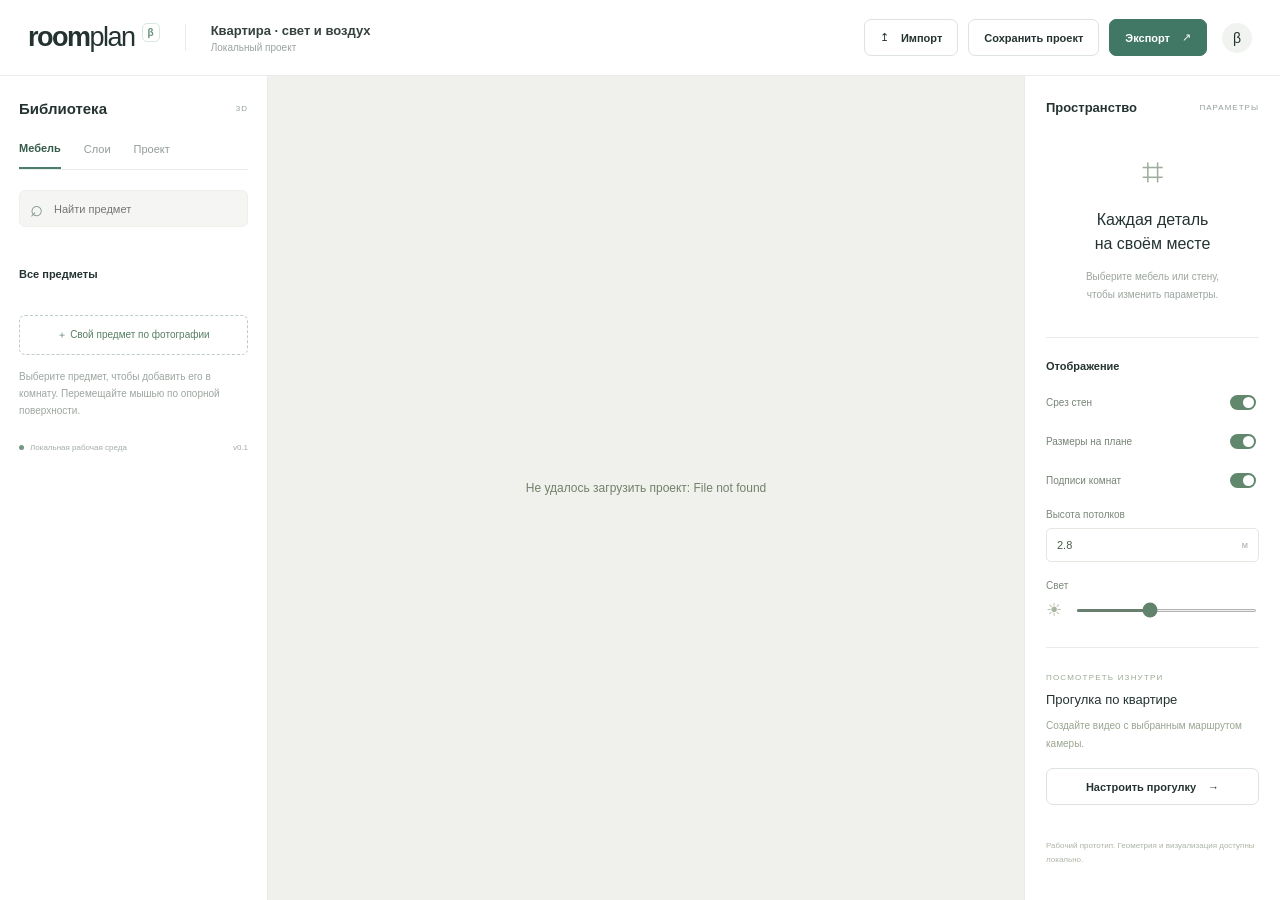
==== web/index.html @ 28d2422d "Build RoomPlan research prototype with audited editing and portable projects" ====
<!doctype html><html lang="ru"><head><meta charset="utf-8"><meta name="viewport" content="width=device-width,initial-scale=1"><title>RoomPlan — пространство для идей</title><link rel="stylesheet" href="/web/style.css"><script type="importmap">{"imports":{"three":"/web/vendor/three/build/three.module.js","three/addons/":"/web/vendor/three/examples/jsm/","three/examples/jsm/":"/web/vendor/three/examples/jsm/","three-mesh-bvh":"/web/vendor/three-mesh-bvh/src/index.js"}}</script></head><body>
<header class="topbar"><a class="brand" href="/">room<span>plan</span><i>β</i></a><span class="top-divider"></span><div class="project-name"><input id="project-name" value="Квартира · свет и воздух" aria-label="Название проекта"><span id="save-state">Локальный проект</span></div><div class="top-actions"><button id="import-button" class="button"><span>↥</span> Импорт</button><button id="save-button" class="button">Сохранить проект</button><button id="export-button" class="button primary">Экспорт <span>↗</span></button><a href="/progress" class="progress-link" title="Прогресс разработки">β</a></div></header>
<div class="workspace"><aside class="library"><div class="panel-title"><span>Библиотека</span><span class="small-badge">3D</span></div><div class="tabs"><button class="active" data-tab="furniture">Мебель</button><button data-tab="layers">Слои</button><button data-tab="project">Проект</button></div><section id="tab-furniture"><label class="search"><span>⌕</span><input id="search" placeholder="Найти предмет" aria-label="Поиск мебели"></label><div id="categories" class="categories"></div><div class="library-heading"><span id="category-title">Все предметы</span><small id="catalog-count"></small></div><div id="catalog" class="catalog-grid"></div><button id="custom-button" class="custom-button">＋ Свой предмет по фотографии</button><div class="library-note">Выберите предмет, чтобы добавить его в комнату. Перемещайте мышью по опорной поверхности.</div></section><section id="tab-layers" hidden><h3>Видимость сцены</h3><div id="layer-list"></div><p class="muted">Слои сохраняются вместе с проектом. Облако точек доступно после импорта фото или видео.</p></section><section id="tab-project" hidden><h3>Об этом пространстве</h3><div id="project-info"></div><button class="button full" id="load-button">Открыть проект ZIP</button><button class="button full" id="demo-button">Загрузить демо-квартиру</button><h3>Источники и происхождение</h3><div id="source-info" class="muted"></div><a class="text-link" href="/progress">История разработки и ограничения ↗</a></section><div class="library-footer"><span class="online-dot"></span> Локальная рабочая среда <span>v0.1</span></div></aside>
<main class="scene-area"><div class="scene-top"><div class="view-tabs"><button id="view-3d" class="active">3D</button><button id="view-2d">План 2D</button></div><div class="scene-caption"><span class="green-dot"></span><span id="scene-label">Демонстрационный интерьер</span></div><button id="reset-camera" class="icon-button" title="Показать весь проект">⌖</button></div><div id="scene"></div><div id="scene-loading"><span class="spinner"></span><span>Собираем ваше пространство…</span></div><div class="scene-bottom"><div class="history-controls"><button id="undo" class="icon-button" title="Отменить (Ctrl+Z)">↶</button><button id="redo" class="icon-button" title="Повторить (Ctrl+Shift+Z)">↷</button><span></span><button id="zoom-out" class="icon-button" title="Отдалить">−</button><button id="zoom-in" class="icon-button" title="Приблизить">＋</button></div><div id="navigation-hint">Вращение — мышь · Панорама — правая кнопка · Масштаб — колесо</div><div class="scale-label"><span></span> 1 м</div></div><div class="project-stats"><b id="area-stat">— м²</b><span id="rooms-stat">— комнаты</span></div></main>
<aside class="inspector"><div class="panel-title"><span id="inspector-title">Пространство</span><span class="small-badge">ПАРАМЕТРЫ</span></div><div id="selection-panel"><div class="empty-select"><div class="empty-icon">⌗</div><h2>Каждая деталь<br>на своём месте</h2><p>Выберите мебель или стену,<br>чтобы изменить параметры.</p></div></div><div class="inspector-section"><h3>Отображение</h3><label class="switch-row">Срез стен<input type="checkbox" id="cutaway" checked></label><label class="switch-row">Размеры на плане<input type="checkbox" id="dimensions" checked></label><label class="switch-row">Подписи комнат<input type="checkbox" id="room-labels" checked></label><label class="field">Высота потолков<div class="input-unit"><input id="ceiling-height" type="number" min="1.8" max="6" step="0.1" value="2.8"><span>м</span></div></label><label class="field">Свет<div class="light-control"><span>☀</span><input id="light-intensity" type="range" min="0.5" max="2" step="0.05" value="1.1"></div></label></div><div class="inspector-section walkthrough-section"><div class="eyebrow">ПОСМОТРЕТЬ ИЗНУТРИ</div><h3>Прогулка по квартире</h3><p>Создайте видео с выбранным маршрутом камеры.</p><button class="button full" id="walkthrough-button">Настроить прогулку <span>→</span></button></div><div class="inspector-footnote">Рабочий прототип. Геометрия и визуализация доступны локально.</div></aside></div>
<div id="toast" role="status"></div><div id="modal-overlay" hidden><section id="modal" role="dialog" aria-modal="true"><button id="modal-close" class="modal-close" aria-label="Закрыть">×</button><div id="modal-content"></div></section></div><input id="project-file" type="file" accept=".zip" hidden><script type="module" src="/web/app.js"></script></body></html>
---- web/style.css ----
:root{--ink:#243331;--muted:#8a9691;--line:#e9ece8;--green:#407765;--paper:#fff;--canvas:#f0f1ec}*{box-sizing:border-box}body{margin:0;font-family:Inter,"Segoe UI",Arial,sans-serif;color:var(--ink);background:var(--canvas);font-size:13px}button,input,select{font:inherit}button,a,input{outline-offset:3px}button{cursor:pointer}button{color:inherit}button:disabled{opacity:.35;cursor:default}button:hover:not(:disabled){filter:brightness(.97)}button:focus-visible,a:focus-visible{outline:2px solid #68a18c}a{color:inherit;text-decoration:none}.topbar{height:76px;background:white;border-bottom:1px solid var(--line);display:flex;align-items:center;padding:0 28px;gap:25px;position:relative;z-index:5}.brand{font-size:27px;font-weight:750;letter-spacing:-1.5px}.brand span{font-weight:350}.brand i{font-style:normal;font-size:10px;vertical-align:super;padding:3px 5px;border:1px solid #d9e7df;border-radius:5px;color:#65907a;margin-left:7px;letter-spacing:0}.top-divider{height:27px;width:1px;background:var(--line)}.project-name{display:flex;flex-direction:column;gap:4px}.project-name input{border:0;background:transparent;color:#34413c;font-weight:550;font-size:13px;width:280px;padding:0}.project-name span{color:#9aa39e;font-size:10px}.top-actions{margin-left:auto;display:flex;align-items:center;gap:10px}.button{border:1px solid #dde3dd;border-radius:7px;padding:10px 15px;background:white;font-weight:550;font-size:11px;display:inline-flex;gap:12px;justify-content:center;align-items:center;min-height:37px}.button.primary{background:var(--green);color:white;border-color:var(--green)}.progress-link{font-size:14px;background:#f0f3ef;border-radius:50%;width:30px;height:30px;display:grid;place-items:center;margin-left:5px}.workspace{height:calc(100vh - 76px);min-height:540px;display:grid;grid-template-columns:268px minmax(300px,1fr) 256px}.library,.inspector{background:var(--paper);position:relative;overflow:auto;scrollbar-width:thin}.library{border-right:1px solid var(--line);padding:24px 19px 62px}.panel-title{display:flex;align-items:center;justify-content:space-between;font-size:15px;font-weight:600;margin-bottom:25px}.small-badge{font-size:8px;letter-spacing:1px;color:#93a098;font-weight:500}.tabs{display:flex;border-bottom:1px solid var(--line);margin-bottom:20px;gap:23px}.tabs button{font-size:11px;padding:0 0 13px;background:none;border:0;color:#929b96}.tabs button.active{border-bottom:2px solid #4c7d68;color:#355c49;font-weight:600}.search{height:37px;background:#f5f6f3;border:1px solid #eef0eb;border-radius:6px;display:flex;align-items:center;gap:9px;padding:0 10px;margin-bottom:17px}.search span{font-size:22px;color:#83958b}.search input{width:100%;background:none;border:0;font-size:11px}.categories{display:flex;gap:6px;flex-wrap:wrap;margin-bottom:24px}.category{border:1px solid #e7ebe5;border-radius:5px;background:white;padding:7px 10px;font-size:10px;color:#79877d}.category.active{color:#3d6e57;border-color:#dfe9e1;background:#edf3ec}.library-heading{font-size:11px;font-weight:600;display:flex;justify-content:space-between;margin-bottom:13px}.library-heading small{font-size:10px;font-weight:400;color:#a2aaa4}.catalog-grid{display:grid;grid-template-columns:1fr 1fr;gap:11px 9px}.catalog-item{padding:0;background:none;border:0;text-align:left;min-width:0}.catalog-picture{height:92px;border-radius:7px;background:#f5f5f0;position:relative;overflow:hidden;display:flex;align-items:center;justify-content:center;transition:background .2s}.catalog-item:hover .catalog-picture{background:#eaf0e8}.catalog-picture svg{width:98px;height:77px}.catalog-picture .add-icon{position:absolute;right:6px;bottom:5px;font-size:15px;color:#7a9180;opacity:0}.catalog-item:hover .add-icon{opacity:1}.catalog-name{display:block;font-size:10px;font-weight:550;line-height:1.4;margin:8px 0 2px}.catalog-size{font-size:9px;color:#9aa39a;display:block}.custom-button{margin-top:22px;background:white;border:1px dashed #bdcdbf;border-radius:6px;padding:12px 5px;font-size:10px;color:#587f63;width:100%}.library-note{font-size:10px;line-height:1.7;color:#9da69f;margin-top:13px}.library-footer{position:sticky;bottom:-62px;background:white;font-size:8px;color:#a3aca5;display:flex;align-items:center;gap:6px;padding-top:24px}.library-footer>span:last-child{margin-left:auto}.online-dot,.green-dot{width:5px;height:5px;background:#759781;border-radius:50%;display:inline-block}.scene-area{position:relative;overflow:hidden;background:#f0f1ec}.scene-top{position:absolute;top:22px;left:26px;right:26px;display:flex;gap:20px;align-items:center;z-index:2;pointer-events:none}.scene-top>*{pointer-events:auto}.view-tabs{display:flex;background:white;border:1px solid #e5e9e2;border-radius:7px;padding:4px;box-shadow:0 3px 15px #54614e06}.view-tabs button{border:0;background:none;padding:8px 15px;font-size:10px;color:#7e8b80;border-radius:4px}.view-tabs button.active{background:#eaf1e7;color:#456c50;font-weight:650}.scene-caption{font-size:10px;color:#89978b;display:flex;align-items:center;gap:7px}.scene-top>.icon-button{margin-left:auto}.icon-button{height:34px;width:34px;border:1px solid #e3e8df;border-radius:6px;background:white;font-size:19px;display:grid;place-items:center}.scene-bottom{position:absolute;bottom:22px;left:26px;right:26px;display:flex;align-items:center;gap:14px;pointer-events:none}.scene-bottom>*{pointer-events:auto}.history-controls{display:flex;background:#ffffffea;padding:3px;border:1px solid #e3e8df;border-radius:7px;gap:2px}.history-controls .icon-button{border:0;background:transparent;width:28px;height:28px;font-size:17px}.history-controls>span{height:18px;margin:5px 4px;border-left:1px solid #e6e9e2}#navigation-hint{font-size:8px;color:#94a08f}.scale-label{margin-left:auto;font-size:9px;color:#8e9a8c;white-space:nowrap}.scale-label span{display:block;border:1px solid #93a08c;border-top:0;width:44px;height:4px;margin-bottom:4px}.project-stats{position:absolute;left:29px;bottom:83px;display:flex;align-items:baseline;gap:10px}.project-stats b{font-weight:400;font-size:18px;color:#74856e}.project-stats span{font-size:10px;color:#a1ab9a}#scene{width:100%;height:100%}#scene canvas{display:block;touch-action:none}.inspector{border-left:1px solid var(--line);padding:24px 21px}.inspector .panel-title{font-size:13px;margin-bottom:15px}.empty-select{padding:21px 0 25px;text-align:center}.empty-icon{font-size:38px;font-weight:200;color:#9cac9e;margin-bottom:13px}.empty-select h2{font-size:16px;font-weight:450;line-height:1.5;margin:0 0 12px}.empty-select p{font-size:10px;color:#9ca59d;line-height:1.8;margin:0}.inspector-section{border-top:1px solid var(--line);padding-top:22px;margin-top:8px}.inspector-section h3,h3{font-weight:600;font-size:11px;margin:0 0 20px}.switch-row{display:flex;justify-content:space-between;align-items:center;font-size:10px;margin:0 0 18px;color:#768376}.switch-row input{appearance:none;width:26px;height:15px;background:#d8dfd5;border-radius:10px;position:relative;cursor:pointer}.switch-row input:checked{background:#61886d}.switch-row input:before{content:"";position:absolute;background:white;width:11px;height:11px;left:2px;top:2px;border-radius:50%}.switch-row input:checked:before{left:13px}.field{font-size:10px;color:#7b887b;display:block;margin:18px 0}.input-unit{display:flex;border:1px solid #e4e8e0;border-radius:5px;margin-top:8px;align-items:center;padding-right:10px}.input-unit input{border:0;background:none;padding:10px;width:100%;min-width:0;font-size:11px;color:#495c49}.input-unit span{font-size:9px;color:#a3ada0}.light-control{display:flex;align-items:center;gap:12px;margin-top:8px}.light-control input{width:100%;accent-color:#62836b;height:3px}.light-control span{font-size:18px;color:#a8b59e}.eyebrow{font-size:8px;letter-spacing:1.2px;color:#9ba993;margin-bottom:10px}.walkthrough-section{margin-top:26px;padding-top:25px}.walkthrough-section h3{font-size:13px;font-weight:500;margin-bottom:8px}.walkthrough-section p{font-size:10px;line-height:1.8;color:#9aa591;margin-bottom:15px}.full{width:100%;margin-bottom:9px}.inspector-footnote{font-size:8px;color:#adb5a7;line-height:1.7;margin-top:25px}.muted{color:#8f9b8e;font-size:11px;line-height:1.8}.text-link{font-size:10px;color:#47785b}.selection-name{font-size:17px;font-weight:450;margin:22px 0 7px}.selection-type{font-size:9px;color:#8b9c87}.dimension-grid{display:grid;grid-template-columns:repeat(3,1fr);gap:6px}.dimension-grid .field{margin:13px 0 0}.dimension-grid input{padding:9px 5px}.color-row{display:flex;gap:7px;margin:15px 0}.swatch{width:22px;height:22px;border-radius:50%;border:2px solid white;box-shadow:0 0 0 1px #ddd}.selection-actions{display:flex;gap:5px;margin:14px 0}.selection-actions .button{font-size:9px;flex:1;padding:8px 4px}#toast{position:fixed;bottom:28px;left:50%;transform:translate(-50%,20px);opacity:0;pointer-events:none;background:#2e4539;color:white;border-radius:7px;padding:13px 22px;box-shadow:0 6px 25px #1b312927;transition:.2s;z-index:30;max-width:600px;font-size:12px}#toast.show{opacity:1;transform:translate(-50%,0)}#modal-overlay{position:fixed;inset:0;background:#142b2344;backdrop-filter:blur(4px);z-index:20;display:flex;align-items:center;justify-content:center;padding:24px}#modal-overlay[hidden]{display:none}#modal{background:white;width:540px;max-height:90vh;overflow:auto;padding:34px;border-radius:14px;box-shadow:0 30px 100px #1d30272a;position:relative}.modal-close{position:absolute;right:17px;top:13px;border:0;background:transparent;font-size:25px;color:#91a08e}.modal-title{font-weight:450;font-size:24px;margin:0 0 10px}.modal-subtitle{font-size:12px;line-height:1.8;color:#8a9887;margin-bottom:24px}.import-modes{display:flex;gap:6px;margin-bottom:15px}.import-modes button{flex:1}.import-modes button.active{background:#edf3e9;border-color:#90ad88}.upload-box{border:1px dashed #aabc9c;border-radius:9px;display:block;text-align:center;padding:25px;background:#f7f9f4;color:#7f9675;font-size:12px}.upload-box input{display:block;margin:15px auto 0;max-width:100%;font-size:11px}.modal-grid{display:grid;grid-template-columns:1fr 1fr;gap:20px}.notice{background:#f5f5eb;border:1px solid #e7e6cd;color:#8b895f;border-radius:6px;padding:12px;font-size:11px;line-height:1.7;margin:14px 0}.modal-status{font-size:11px;line-height:1.8;color:#6f8067;white-space:pre-line;margin:12px 0}.modal-select{width:100%;padding:10px;border:1px solid #e1e6d9;border-radius:5px;background:white;margin-top:7px}#scene-loading{position:absolute;inset:0;display:flex;justify-content:center;align-items:center;gap:12px;background:#f0f1ec;color:#71816a;font-size:12px;z-index:4}#scene-loading[hidden]{display:none}.spinner{height:18px;width:18px;border:2px solid #dbe2d4;border-top-color:#688a5c;border-radius:50%;animation:spin 1s linear infinite}@keyframes spin{to{transform:rotate(360deg)}}.path-list{max-height:150px;overflow:auto;display:grid;gap:5px;margin:12px 0}.path-row{display:flex;justify-content:space-between;font-size:11px;padding:8px;background:#f3f6ef;border-radius:4px}.path-row button{border:0;background:none}.export-choice{display:block;text-align:left;width:100%;border:1px solid #e2e8dc;background:#fbfcf9;border-radius:8px;padding:18px;margin:12px 0}.export-choice b{display:block;font-size:13px;font-weight:550;margin-bottom:6px}.export-choice span{font-size:11px;color:#8c9b85}.source-item{word-break:break-word;padding:6px 0;border-bottom:1px solid #eef1e9}#project-info{font-size:11px;line-height:2;color:#7d8c75;margin-bottom:20px}.support-hint{font-size:9px;line-height:1.6;padding:9px;border-radius:4px;background:#edf3e7;color:#809573;margin-top:15px}@media(max-width:1150px){.workspace{grid-template-columns:230px minmax(250px,1fr) 222px}.library{padding:20px 15px}.inspector{padding:20px 16px}.topbar{padding:0 20px}.project-name input{width:220px}.scene-caption{display:none}#navigation-hint{max-width:120px;line-height:1.6}.catalog-picture{height:85px}}@media(max-width:850px){.workspace{grid-template-columns:200px minmax(200px,1fr)}.inspector{position:absolute;right:15px;top:155px;width:195px;border-radius:9px;max-height:65vh;display:none;box-shadow:0 10px 30px #344c3233}.inspector.has-selection{display:block}.topbar{gap:12px}.project-name{display:none}.top-actions{gap:5px}.button{padding:9px 10px}.topbar{height:65px}.workspace{height:calc(100vh - 65px)}.library{padding:19px 12px}.categories{gap:4px}.category{padding:6px}.catalog-picture{height:76px}.scene-bottom{left:14px;right:14px}#navigation-hint{display:none}.scene-top{left:14px;right:14px}.brand{font-size:24px}}
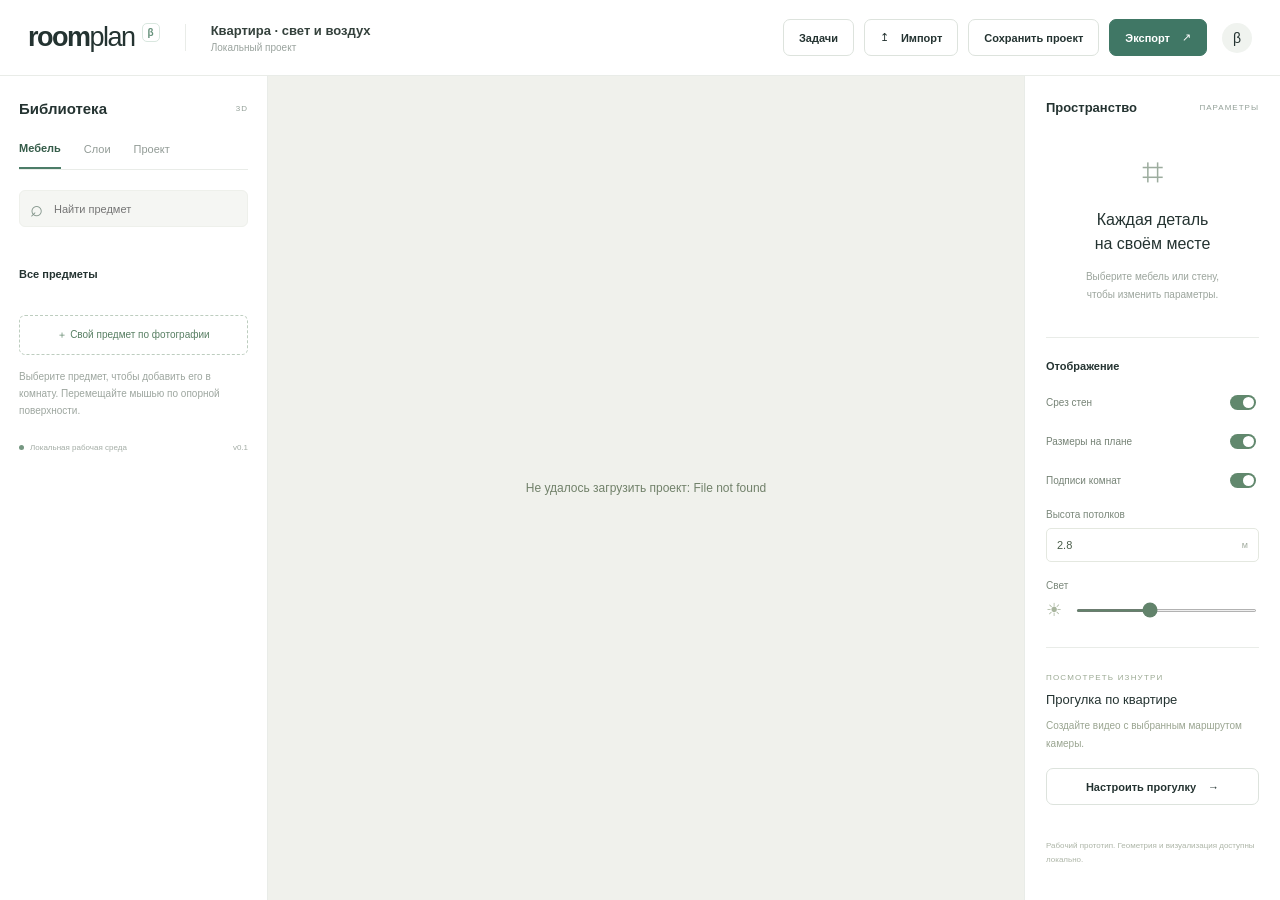
==== commit 0d0ee569: "Merge defef9c7b95e4cfa55c6bda5f91120d117fcbeb9 into a5891ba404dddfa8313a870a94a778c0273517e9" ====
--- a/web/index.html
+++ b/web/index.html
@@ -1,6 +1,6 @@
-<!doctype html><html lang="ru"><head><meta charset="utf-8"><meta name="viewport" content="width=device-width,initial-scale=1"><title>RoomPlan — пространство для идей</title><link rel="stylesheet" href="/web/style.css"><script type="importmap">{"imports":{"three":"/web/vendor/three/build/three.module.js","three/addons/":"/web/vendor/three/examples/jsm/","three/examples/jsm/":"/web/vendor/three/examples/jsm/","three-mesh-bvh":"/web/vendor/three-mesh-bvh/src/index.js"}}</script></head><body>
-<header class="topbar"><a class="brand" href="/">room<span>plan</span><i>β</i></a><span class="top-divider"></span><div class="project-name"><input id="project-name" value="Квартира · свет и воздух" aria-label="Название проекта"><span id="save-state">Локальный проект</span></div><div class="top-actions"><button id="import-button" class="button"><span>↥</span> Импорт</button><button id="save-button" class="button">Сохранить проект</button><button id="export-button" class="button primary">Экспорт <span>↗</span></button><a href="/progress" class="progress-link" title="Прогресс разработки">β</a></div></header>
+<!doctype html><html lang="ru"><head><meta charset="utf-8"><meta name="viewport" content="width=device-width,initial-scale=1"><title>RoomPlan — пространство для идей</title><link rel="stylesheet" href="/web/style.css"><script type="importmap">{"imports":{"three":"/web/vendor/three/build/three.module.js","three/addons/":"/web/vendor/three/examples/jsm/"}}</script></head><body>
+<header class="topbar"><a class="brand" href="/">room<span>plan</span><i>β</i></a><span class="top-divider"></span><div class="project-name"><input id="project-name" value="Квартира · свет и воздух" aria-label="Название проекта"><span id="save-state">Локальный проект</span></div><div class="top-actions"><button id="jobs-button" class="button">Задачи</button><button id="import-button" class="button"><span>↥</span> Импорт</button><button id="save-button" class="button">Сохранить проект</button><button id="export-button" class="button primary">Экспорт <span>↗</span></button><a href="/progress" class="progress-link" title="Прогресс разработки">β</a></div></header>
 <div class="workspace"><aside class="library"><div class="panel-title"><span>Библиотека</span><span class="small-badge">3D</span></div><div class="tabs"><button class="active" data-tab="furniture">Мебель</button><button data-tab="layers">Слои</button><button data-tab="project">Проект</button></div><section id="tab-furniture"><label class="search"><span>⌕</span><input id="search" placeholder="Найти предмет" aria-label="Поиск мебели"></label><div id="categories" class="categories"></div><div class="library-heading"><span id="category-title">Все предметы</span><small id="catalog-count"></small></div><div id="catalog" class="catalog-grid"></div><button id="custom-button" class="custom-button">＋ Свой предмет по фотографии</button><div class="library-note">Выберите предмет, чтобы добавить его в комнату. Перемещайте мышью по опорной поверхности.</div></section><section id="tab-layers" hidden><h3>Видимость сцены</h3><div id="layer-list"></div><p class="muted">Слои сохраняются вместе с проектом. Облако точек доступно после импорта фото или видео.</p></section><section id="tab-project" hidden><h3>Об этом пространстве</h3><div id="project-info"></div><button class="button full" id="load-button">Открыть проект ZIP</button><button class="button full" id="demo-button">Загрузить демо-квартиру</button><h3>Источники и происхождение</h3><div id="source-info" class="muted"></div><a class="text-link" href="/progress">История разработки и ограничения ↗</a></section><div class="library-footer"><span class="online-dot"></span> Локальная рабочая среда <span>v0.1</span></div></aside>
-<main class="scene-area"><div class="scene-top"><div class="view-tabs"><button id="view-3d" class="active">3D</button><button id="view-2d">План 2D</button></div><div class="scene-caption"><span class="green-dot"></span><span id="scene-label">Демонстрационный интерьер</span></div><button id="reset-camera" class="icon-button" title="Показать весь проект">⌖</button></div><div id="scene"></div><div id="scene-loading"><span class="spinner"></span><span>Собираем ваше пространство…</span></div><div class="scene-bottom"><div class="history-controls"><button id="undo" class="icon-button" title="Отменить (Ctrl+Z)">↶</button><button id="redo" class="icon-button" title="Повторить (Ctrl+Shift+Z)">↷</button><span></span><button id="zoom-out" class="icon-button" title="Отдалить">−</button><button id="zoom-in" class="icon-button" title="Приблизить">＋</button></div><div id="navigation-hint">Вращение — мышь · Панорама — правая кнопка · Масштаб — колесо</div><div class="scale-label"><span></span> 1 м</div></div><div class="project-stats"><b id="area-stat">— м²</b><span id="rooms-stat">— комнаты</span></div></main>
+<main class="scene-area"><div class="scene-top"><div class="view-navigation"><div class="view-tabs"><button id="view-3d" class="active">3D</button><button id="view-2d">План 2D</button></div><button id="pan-view" class="pan-button" type="button" aria-pressed="false" title="Перемещать вид левой кнопкой мыши по свободному месту"><span aria-hidden="true">↔</span> Переместить вид</button></div><div class="scene-caption"><span class="green-dot"></span><span id="scene-label">Демонстрационный интерьер</span></div><button id="reset-camera" class="icon-button" title="Показать весь проект">⌖</button></div><div id="scene"></div><div id="scene-loading"><span class="spinner"></span><span>Собираем ваше пространство…</span></div><div class="scene-bottom"><div class="history-controls"><button id="undo" class="icon-button" title="Отменить (Ctrl+Z)">↶</button><button id="redo" class="icon-button" title="Повторить (Ctrl+Shift+Z)">↷</button><span></span><button id="zoom-out" class="icon-button" title="Отдалить">−</button><button id="zoom-in" class="icon-button" title="Приблизить">＋</button></div><div id="navigation-hint">Вращение — левая кнопка · Сдвиг вида — правая · Масштаб — колесо</div><div class="scale-label"><span></span> 1 м</div></div><div class="project-stats"><b id="area-stat">— м²</b><span id="rooms-stat">— комнаты</span></div></main>
 <aside class="inspector"><div class="panel-title"><span id="inspector-title">Пространство</span><span class="small-badge">ПАРАМЕТРЫ</span></div><div id="selection-panel"><div class="empty-select"><div class="empty-icon">⌗</div><h2>Каждая деталь<br>на своём месте</h2><p>Выберите мебель или стену,<br>чтобы изменить параметры.</p></div></div><div class="inspector-section"><h3>Отображение</h3><label class="switch-row">Срез стен<input type="checkbox" id="cutaway" checked></label><label class="switch-row">Размеры на плане<input type="checkbox" id="dimensions" checked></label><label class="switch-row">Подписи комнат<input type="checkbox" id="room-labels" checked></label><label class="field">Высота потолков<div class="input-unit"><input id="ceiling-height" type="number" min="1.8" max="6" step="0.1" value="2.8"><span>м</span></div></label><label class="field">Свет<div class="light-control"><span>☀</span><input id="light-intensity" type="range" min="0.5" max="2" step="0.05" value="1.1"></div></label></div><div class="inspector-section walkthrough-section"><div class="eyebrow">ПОСМОТРЕТЬ ИЗНУТРИ</div><h3>Прогулка по квартире</h3><p>Создайте видео с выбранным маршрутом камеры.</p><button class="button full" id="walkthrough-button">Настроить прогулку <span>→</span></button></div><div class="inspector-footnote">Рабочий прототип. Геометрия и визуализация доступны локально.</div></aside></div>
 <div id="toast" role="status"></div><div id="modal-overlay" hidden><section id="modal" role="dialog" aria-modal="true"><button id="modal-close" class="modal-close" aria-label="Закрыть">×</button><div id="modal-content"></div></section></div><input id="project-file" type="file" accept=".zip" hidden><script type="module" src="/web/app.js"></script></body></html>
--- a/web/style.css
+++ b/web/style.css
@@ -1 +1,3 @@
 :root{--ink:#243331;--muted:#8a9691;--line:#e9ece8;--green:#407765;--paper:#fff;--canvas:#f0f1ec}*{box-sizing:border-box}body{margin:0;font-family:Inter,"Segoe UI",Arial,sans-serif;color:var(--ink);background:var(--canvas);font-size:13px}button,input,select{font:inherit}button,a,input{outline-offset:3px}button{cursor:pointer}button{color:inherit}button:disabled{opacity:.35;cursor:default}button:hover:not(:disabled){filter:brightness(.97)}button:focus-visible,a:focus-visible{outline:2px solid #68a18c}a{color:inherit;text-decoration:none}.topbar{height:76px;background:white;border-bottom:1px solid var(--line);display:flex;align-items:center;padding:0 28px;gap:25px;position:relative;z-index:5}.brand{font-size:27px;font-weight:750;letter-spacing:-1.5px}.brand span{font-weight:350}.brand i{font-style:normal;font-size:10px;vertical-align:super;padding:3px 5px;border:1px solid #d9e7df;border-radius:5px;color:#65907a;margin-left:7px;letter-spacing:0}.top-divider{height:27px;width:1px;background:var(--line)}.project-name{display:flex;flex-direction:column;gap:4px}.project-name input{border:0;background:transparent;color:#34413c;font-weight:550;font-size:13px;width:280px;padding:0}.project-name span{color:#9aa39e;font-size:10px}.top-actions{margin-left:auto;display:flex;align-items:center;gap:10px}.button{border:1px solid #dde3dd;border-radius:7px;padding:10px 15px;background:white;font-weight:550;font-size:11px;display:inline-flex;gap:12px;justify-content:center;align-items:center;min-height:37px}.button.primary{background:var(--green);color:white;border-color:var(--green)}.progress-link{font-size:14px;background:#f0f3ef;border-radius:50%;width:30px;height:30px;display:grid;place-items:center;margin-left:5px}.workspace{height:calc(100vh - 76px);min-height:540px;display:grid;grid-template-columns:268px minmax(300px,1fr) 256px}.library,.inspector{background:var(--paper);position:relative;overflow:auto;scrollbar-width:thin}.library{border-right:1px solid var(--line);padding:24px 19px 62px}.panel-title{display:flex;align-items:center;justify-content:space-between;font-size:15px;font-weight:600;margin-bottom:25px}.small-badge{font-size:8px;letter-spacing:1px;color:#93a098;font-weight:500}.tabs{display:flex;border-bottom:1px solid var(--line);margin-bottom:20px;gap:23px}.tabs button{font-size:11px;padding:0 0 13px;background:none;border:0;color:#929b96}.tabs button.active{border-bottom:2px solid #4c7d68;color:#355c49;font-weight:600}.search{height:37px;background:#f5f6f3;border:1px solid #eef0eb;border-radius:6px;display:flex;align-items:center;gap:9px;padding:0 10px;margin-bottom:17px}.search span{font-size:22px;color:#83958b}.search input{width:100%;background:none;border:0;font-size:11px}.categories{display:flex;gap:6px;flex-wrap:wrap;margin-bottom:24px}.category{border:1px solid #e7ebe5;border-radius:5px;background:white;padding:7px 10px;font-size:10px;color:#79877d}.category.active{color:#3d6e57;border-color:#dfe9e1;background:#edf3ec}.library-heading{font-size:11px;font-weight:600;display:flex;justify-content:space-between;margin-bottom:13px}.library-heading small{font-size:10px;font-weight:400;color:#a2aaa4}.catalog-grid{display:grid;grid-template-columns:1fr 1fr;gap:11px 9px}.catalog-item{padding:0;background:none;border:0;text-align:left;min-width:0}.catalog-picture{height:92px;border-radius:7px;background:#f5f5f0;position:relative;overflow:hidden;display:flex;align-items:center;justify-content:center;transition:background .2s}.catalog-item:hover .catalog-picture{background:#eaf0e8}.catalog-picture svg{width:98px;height:77px}.catalog-picture .add-icon{position:absolute;right:6px;bottom:5px;font-size:15px;color:#7a9180;opacity:0}.catalog-item:hover .add-icon{opacity:1}.catalog-name{display:block;font-size:10px;font-weight:550;line-height:1.4;margin:8px 0 2px}.catalog-size{font-size:9px;color:#9aa39a;display:block}.custom-button{margin-top:22px;background:white;border:1px dashed #bdcdbf;border-radius:6px;padding:12px 5px;font-size:10px;color:#587f63;width:100%}.library-note{font-size:10px;line-height:1.7;color:#9da69f;margin-top:13px}.library-footer{position:sticky;bottom:-62px;background:white;font-size:8px;color:#a3aca5;display:flex;align-items:center;gap:6px;padding-top:24px}.library-footer>span:last-child{margin-left:auto}.online-dot,.green-dot{width:5px;height:5px;background:#759781;border-radius:50%;display:inline-block}.scene-area{position:relative;overflow:hidden;background:#f0f1ec}.scene-top{position:absolute;top:22px;left:26px;right:26px;display:flex;gap:20px;align-items:center;z-index:2;pointer-events:none}.scene-top>*{pointer-events:auto}.view-tabs{display:flex;background:white;border:1px solid #e5e9e2;border-radius:7px;padding:4px;box-shadow:0 3px 15px #54614e06}.view-tabs button{border:0;background:none;padding:8px 15px;font-size:10px;color:#7e8b80;border-radius:4px}.view-tabs button.active{background:#eaf1e7;color:#456c50;font-weight:650}.scene-caption{font-size:10px;color:#89978b;display:flex;align-items:center;gap:7px}.scene-top>.icon-button{margin-left:auto}.icon-button{height:34px;width:34px;border:1px solid #e3e8df;border-radius:6px;background:white;font-size:19px;display:grid;place-items:center}.scene-bottom{position:absolute;bottom:22px;left:26px;right:26px;display:flex;align-items:center;gap:14px;pointer-events:none}.scene-bottom>*{pointer-events:auto}.history-controls{display:flex;background:#ffffffea;padding:3px;border:1px solid #e3e8df;border-radius:7px;gap:2px}.history-controls .icon-button{border:0;background:transparent;width:28px;height:28px;font-size:17px}.history-controls>span{height:18px;margin:5px 4px;border-left:1px solid #e6e9e2}#navigation-hint{font-size:8px;color:#94a08f}.scale-label{margin-left:auto;font-size:9px;color:#8e9a8c;white-space:nowrap}.scale-label span{display:block;border:1px solid #93a08c;border-top:0;width:44px;height:4px;margin-bottom:4px}.project-stats{position:absolute;left:29px;bottom:83px;display:flex;align-items:baseline;gap:10px}.project-stats b{font-weight:400;font-size:18px;color:#74856e}.project-stats span{font-size:10px;color:#a1ab9a}#scene{width:100%;height:100%}#scene canvas{display:block;touch-action:none}.inspector{border-left:1px solid var(--line);padding:24px 21px}.inspector .panel-title{font-size:13px;margin-bottom:15px}.empty-select{padding:21px 0 25px;text-align:center}.empty-icon{font-size:38px;font-weight:200;color:#9cac9e;margin-bottom:13px}.empty-select h2{font-size:16px;font-weight:450;line-height:1.5;margin:0 0 12px}.empty-select p{font-size:10px;color:#9ca59d;line-height:1.8;margin:0}.inspector-section{border-top:1px solid var(--line);padding-top:22px;margin-top:8px}.inspector-section h3,h3{font-weight:600;font-size:11px;margin:0 0 20px}.switch-row{display:flex;justify-content:space-between;align-items:center;font-size:10px;margin:0 0 18px;color:#768376}.switch-row input{appearance:none;width:26px;height:15px;background:#d8dfd5;border-radius:10px;position:relative;cursor:pointer}.switch-row input:checked{background:#61886d}.switch-row input:before{content:"";position:absolute;background:white;width:11px;height:11px;left:2px;top:2px;border-radius:50%}.switch-row input:checked:before{left:13px}.field{font-size:10px;color:#7b887b;display:block;margin:18px 0}.input-unit{display:flex;border:1px solid #e4e8e0;border-radius:5px;margin-top:8px;align-items:center;padding-right:10px}.input-unit input{border:0;background:none;padding:10px;width:100%;min-width:0;font-size:11px;color:#495c49}.input-unit span{font-size:9px;color:#a3ada0}.light-control{display:flex;align-items:center;gap:12px;margin-top:8px}.light-control input{width:100%;accent-color:#62836b;height:3px}.light-control span{font-size:18px;color:#a8b59e}.eyebrow{font-size:8px;letter-spacing:1.2px;color:#9ba993;margin-bottom:10px}.walkthrough-section{margin-top:26px;padding-top:25px}.walkthrough-section h3{font-size:13px;font-weight:500;margin-bottom:8px}.walkthrough-section p{font-size:10px;line-height:1.8;color:#9aa591;margin-bottom:15px}.full{width:100%;margin-bottom:9px}.inspector-footnote{font-size:8px;color:#adb5a7;line-height:1.7;margin-top:25px}.muted{color:#8f9b8e;font-size:11px;line-height:1.8}.text-link{font-size:10px;color:#47785b}.selection-name{font-size:17px;font-weight:450;margin:22px 0 7px}.selection-type{font-size:9px;color:#8b9c87}.dimension-grid{display:grid;grid-template-columns:repeat(3,1fr);gap:6px}.dimension-grid .field{margin:13px 0 0}.dimension-grid input{padding:9px 5px}.color-row{display:flex;gap:7px;margin:15px 0}.swatch{width:22px;height:22px;border-radius:50%;border:2px solid white;box-shadow:0 0 0 1px #ddd}.selection-actions{display:flex;gap:5px;margin:14px 0}.selection-actions .button{font-size:9px;flex:1;padding:8px 4px}#toast{position:fixed;bottom:28px;left:50%;transform:translate(-50%,20px);opacity:0;pointer-events:none;background:#2e4539;color:white;border-radius:7px;padding:13px 22px;box-shadow:0 6px 25px #1b312927;transition:.2s;z-index:30;max-width:600px;font-size:12px}#toast.show{opacity:1;transform:translate(-50%,0)}#modal-overlay{position:fixed;inset:0;background:#142b2344;backdrop-filter:blur(4px);z-index:20;display:flex;align-items:center;justify-content:center;padding:24px}#modal-overlay[hidden]{display:none}#modal{background:white;width:540px;max-height:90vh;overflow:auto;padding:34px;border-radius:14px;box-shadow:0 30px 100px #1d30272a;position:relative}.modal-close{position:absolute;right:17px;top:13px;border:0;background:transparent;font-size:25px;color:#91a08e}.modal-title{font-weight:450;font-size:24px;margin:0 0 10px}.modal-subtitle{font-size:12px;line-height:1.8;color:#8a9887;margin-bottom:24px}.import-modes{display:flex;gap:6px;margin-bottom:15px}.import-modes button{flex:1}.import-modes button.active{background:#edf3e9;border-color:#90ad88}.upload-box{border:1px dashed #aabc9c;border-radius:9px;display:block;text-align:center;padding:25px;background:#f7f9f4;color:#7f9675;font-size:12px}.upload-box input{display:block;margin:15px auto 0;max-width:100%;font-size:11px}.modal-grid{display:grid;grid-template-columns:1fr 1fr;gap:20px}.notice{background:#f5f5eb;border:1px solid #e7e6cd;color:#8b895f;border-radius:6px;padding:12px;font-size:11px;line-height:1.7;margin:14px 0}.modal-status{font-size:11px;line-height:1.8;color:#6f8067;white-space:pre-line;margin:12px 0}.modal-select{width:100%;padding:10px;border:1px solid #e1e6d9;border-radius:5px;background:white;margin-top:7px}#scene-loading{position:absolute;inset:0;display:flex;justify-content:center;align-items:center;gap:12px;background:#f0f1ec;color:#71816a;font-size:12px;z-index:4}#scene-loading[hidden]{display:none}.spinner{height:18px;width:18px;border:2px solid #dbe2d4;border-top-color:#688a5c;border-radius:50%;animation:spin 1s linear infinite}@keyframes spin{to{transform:rotate(360deg)}}.path-list{max-height:150px;overflow:auto;display:grid;gap:5px;margin:12px 0}.path-row{display:flex;justify-content:space-between;font-size:11px;padding:8px;background:#f3f6ef;border-radius:4px}.path-row button{border:0;background:none}.export-choice{display:block;text-align:left;width:100%;border:1px solid #e2e8dc;background:#fbfcf9;border-radius:8px;padding:18px;margin:12px 0}.export-choice b{display:block;font-size:13px;font-weight:550;margin-bottom:6px}.export-choice span{font-size:11px;color:#8c9b85}.source-item{word-break:break-word;padding:6px 0;border-bottom:1px solid #eef1e9}#project-info{font-size:11px;line-height:2;color:#7d8c75;margin-bottom:20px}.support-hint{font-size:9px;line-height:1.6;padding:9px;border-radius:4px;background:#edf3e7;color:#809573;margin-top:15px}@media(max-width:1150px){.workspace{grid-template-columns:230px minmax(250px,1fr) 222px}.library{padding:20px 15px}.inspector{padding:20px 16px}.topbar{padding:0 20px}.project-name input{width:220px}.scene-caption{display:none}#navigation-hint{max-width:120px;line-height:1.6}.catalog-picture{height:85px}}@media(max-width:850px){.workspace{grid-template-columns:200px minmax(200px,1fr)}.inspector{position:absolute;right:15px;top:155px;width:195px;border-radius:9px;max-height:65vh;display:none;box-shadow:0 10px 30px #344c3233}.inspector.has-selection{display:block}.topbar{gap:12px}.project-name{display:none}.top-actions{gap:5px}.button{padding:9px 10px}.topbar{height:65px}.workspace{height:calc(100vh - 65px)}.library{padding:19px 12px}.categories{gap:4px}.category{padding:6px}.catalog-picture{height:76px}.scene-bottom{left:14px;right:14px}#navigation-hint{display:none}.scene-top{left:14px;right:14px}.brand{font-size:24px}}
+
+.view-navigation{display:flex;align-items:center;gap:8px;flex-wrap:wrap}.pan-button{display:flex;align-items:center;gap:6px;white-space:nowrap;min-height:38px;padding:8px 11px;border:1px solid #e3e8df;border-radius:7px;background:white;color:#526b59;font-size:10px}.pan-button[aria-pressed="true"]{background:#eaf1e7;border-color:#a6bda9;color:#355c49}.pan-button:disabled{opacity:1}.pan-button span{font-size:16px}#scene canvas.pan-mode{cursor:grab}#scene canvas.pan-mode:active{cursor:grabbing}
